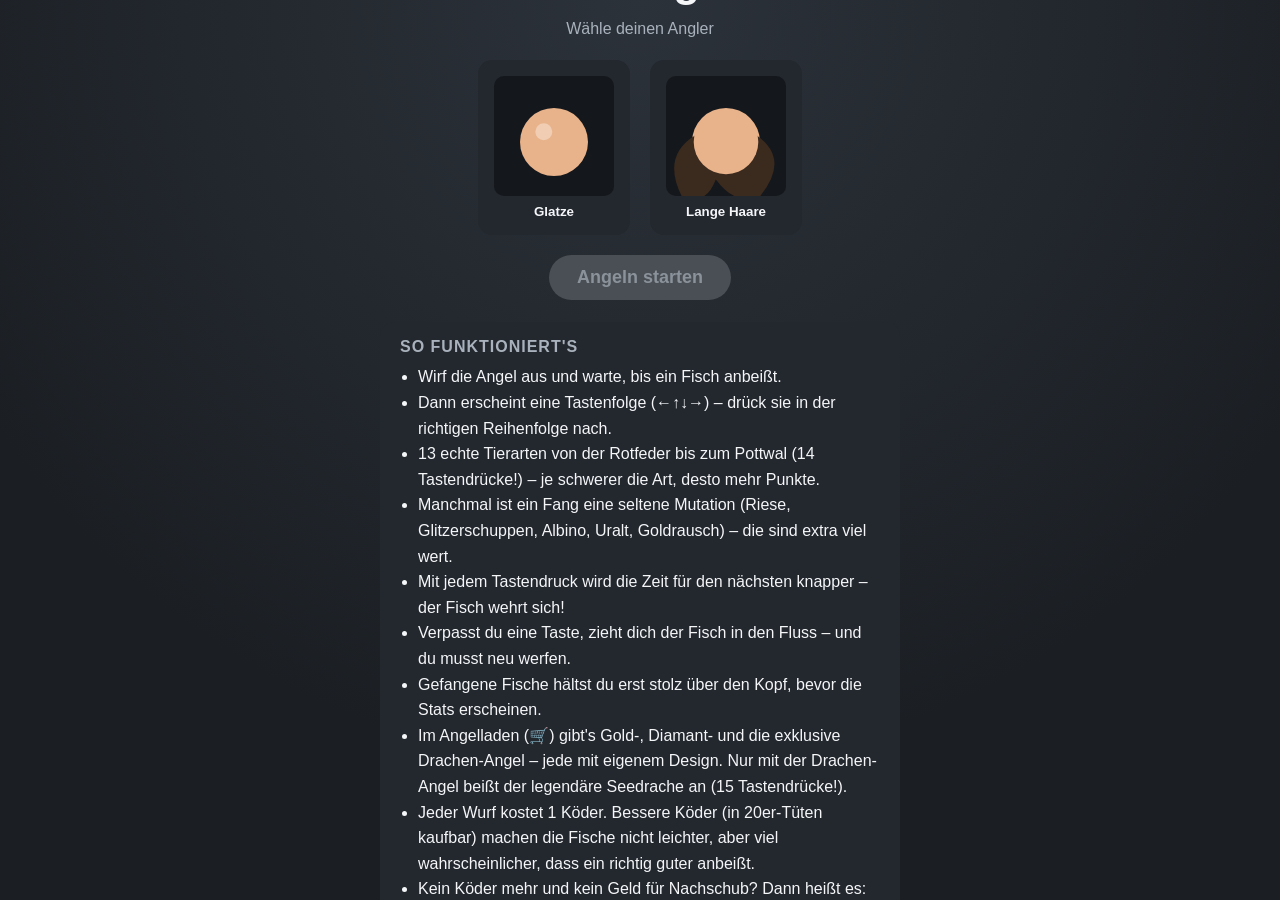
==== fishing-game/index.html @ 581216f3 "Add a bait system: 4 tiers, consumed per cast, or a forced reset Adds Köder (bait) as a resource req" ====
<!DOCTYPE html>
<html lang="de">
<head>
<meta charset="UTF-8">
<meta name="viewport" content="width=device-width, initial-scale=1.0">
<title>Blitzangler</title>
<link rel="stylesheet" href="style.css">
</head>
<body>
<div id="app">

  <section id="screen-select" class="screen active">
    <h1>Blitzangler</h1>
    <p class="subtitle">Wähle deinen Angler</p>

    <div class="character-grid">
      <button class="character-card" data-character="bald">
        <canvas class="portrait" width="120" height="120" data-portrait="bald"></canvas>
        <span>Glatze</span>
      </button>
      <button class="character-card" data-character="long">
        <canvas class="portrait" width="120" height="120" data-portrait="long"></canvas>
        <span>Lange Haare</span>
      </button>
    </div>

    <button id="btn-start" class="primary-btn" disabled>Angeln starten</button>

    <div class="how-to">
      <h2>So funktioniert's</h2>
      <ul>
        <li>Wirf die Angel aus und warte, bis ein Fisch anbeißt.</li>
        <li>Dann erscheint eine Tastenfolge (←↑↓→) – drück sie in der richtigen Reihenfolge nach.</li>
        <li>13 echte Tierarten von der Rotfeder bis zum Pottwal (14 Tastendrücke!) – je schwerer die Art, desto mehr Punkte.</li>
        <li>Manchmal ist ein Fang eine seltene Mutation (Riese, Glitzerschuppen, Albino, Uralt, Goldrausch) – die sind extra viel wert.</li>
        <li>Mit jedem Tastendruck wird die Zeit für den nächsten knapper – der Fisch wehrt sich!</li>
        <li>Verpasst du eine Taste, zieht dich der Fisch in den Fluss – und du musst neu werfen.</li>
        <li>Gefangene Fische hältst du erst stolz über den Kopf, bevor die Stats erscheinen.</li>
        <li>Im Angelladen (🛒) gibt's Gold-, Diamant- und die exklusive Drachen-Angel – jede mit eigenem Design. Nur mit der Drachen-Angel beißt der legendäre Seedrache an (15 Tastendrücke!).</li>
        <li>Jeder Wurf kostet 1 Köder. Bessere Köder (in 20er-Tüten kaufbar) machen die Fische nicht leichter, aber viel wahrscheinlicher, dass ein richtig guter anbeißt.</li>
        <li>Kein Köder mehr und kein Geld für Nachschub? Dann heißt es: neu starten.</li>
      </ul>
    </div>
  </section>

  <section id="screen-game" class="screen">
    <button id="btn-shop" title="Angelladen" aria-label="Angelladen">🛒</button>
    <button id="btn-exit-game" title="Angeln beenden" aria-label="Angeln beenden">✕</button>
    <div id="hud">
      <div id="hud-score">0 Punkte</div>
      <div id="hud-catches">0 Fische</div>
      <div id="hud-rod">🎣 Standardrute</div>
      <div id="hud-bait">🪱 Standardköder ×20</div>
    </div>
    <canvas id="game-canvas"></canvas>

    <div id="status-text" class="status-text"></div>

    <div id="qte-panel" class="hidden">
      <div id="qte-keys"></div>
      <div class="qte-timerbar"><div id="qte-timerbar-fill"></div></div>
    </div>

    <div id="outcome-panel" class="hidden">
      <div id="outcome-title"></div>
      <div id="outcome-details"></div>
      <button id="btn-continue" class="primary-btn">Weiter angeln</button>
    </div>

    <div id="no-bait-panel" class="hidden">
      <div id="no-bait-title"></div>
      <div id="no-bait-details"></div>
      <button id="btn-no-bait-action" class="primary-btn"></button>
    </div>

    <div id="shop-modal" class="modal hidden">
      <div class="modal-backdrop"></div>
      <div class="modal-panel">
        <div class="modal-header">
          <h2>Angelladen</h2>
          <button id="btn-shop-close" class="modal-close" aria-label="Schließen">✕</button>
        </div>
        <div id="shop-points"></div>
        <h3 class="shop-section-title">Köder</h3>
        <div id="shop-baits"></div>
        <h3 class="shop-section-title">Angelruten</h3>
        <div id="shop-rods"></div>
      </div>
    </div>
  </section>

  <section id="screen-summary" class="screen">
    <h1>Angeltag beendet</h1>
    <div id="summary-stats"></div>
    <div id="catch-list"></div>
    <div class="result-actions">
      <button id="btn-restart" class="primary-btn">Nochmal angeln</button>
      <button id="btn-change-angler" class="secondary-btn">Angler wechseln</button>
    </div>
  </section>

</div>
<script src="game.js"></script>
</body>
</html>
---- fishing-game/style.css ----
:root {
  --bg: #1b1f24;
  --panel: #23272e;
  --accent: #f2994a;
  --accent-2: #56c2ff;
  --text: #f4f6f8;
  --text-dim: #a9b2bc;
  --gold: #f2c94c;
  --danger: #e05a5a;
  --success: #4bd07a;
}

* { box-sizing: border-box; }

html, body {
  margin: 0;
  padding: 0;
  height: 100%;
  background: var(--bg);
  color: var(--text);
  font-family: "Segoe UI", Roboto, Helvetica, Arial, sans-serif;
  overflow: hidden;
}

#app {
  position: relative;
  width: 100vw;
  height: 100vh;
}

.screen {
  position: absolute;
  inset: 0;
  display: none;
  flex-direction: column;
  align-items: center;
}

.screen.active {
  display: flex;
}

/* ---------- Character select ---------- */

#screen-select {
  justify-content: center;
  padding: 24px;
  gap: 14px;
  background: radial-gradient(circle at 50% 0%, #2c323a 0%, var(--bg) 70%);
  overflow-y: auto;
}

#screen-select h1 {
  margin: 0;
  font-size: clamp(28px, 5vw, 44px);
  letter-spacing: 1px;
}

.subtitle {
  margin: 0 0 8px;
  color: var(--text-dim);
}

.character-grid {
  display: flex;
  gap: 20px;
  flex-wrap: wrap;
  justify-content: center;
}

.character-card {
  background: var(--panel);
  border: 2px solid transparent;
  border-radius: 14px;
  padding: 14px;
  display: flex;
  flex-direction: column;
  align-items: center;
  gap: 8px;
  cursor: pointer;
  color: var(--text);
  transition: border-color .15s, transform .15s;
}

.character-card:hover {
  transform: translateY(-2px);
}

.character-card.selected {
  border-color: var(--accent);
  box-shadow: 0 0 0 3px rgba(242,153,74,0.25);
}

.character-card canvas.portrait {
  background: #14171b;
  border-radius: 10px;
}

.character-card span {
  font-weight: 600;
}

.primary-btn, .secondary-btn {
  font-size: 18px;
  padding: 12px 28px;
  border-radius: 999px;
  border: none;
  cursor: pointer;
  font-weight: 700;
  margin-top: 6px;
}

.primary-btn {
  background: var(--accent);
  color: #1b1f24;
}

.primary-btn:disabled {
  background: #4a4f56;
  color: #8b929a;
  cursor: not-allowed;
}

.secondary-btn {
  background: transparent;
  color: var(--text-dim);
  border: 2px solid #4a4f56;
}

.how-to {
  max-width: 520px;
  background: var(--panel);
  border-radius: 14px;
  padding: 16px 20px;
  margin-top: 8px;
}

.how-to h2 {
  margin: 0 0 8px;
  font-size: 16px;
  color: var(--text-dim);
  text-transform: uppercase;
  letter-spacing: 1px;
}

.how-to ul {
  margin: 0;
  padding-left: 18px;
  line-height: 1.6;
}

/* ---------- Game screen ---------- */

#screen-game {
  background: #0e1620;
}

#game-canvas {
  width: 100%;
  height: 100%;
  display: block;
}

#btn-exit-game {
  position: absolute;
  top: 14px;
  right: 14px;
  z-index: 7;
  width: 40px;
  height: 40px;
  border-radius: 50%;
  border: none;
  background: rgba(20,23,27,0.75);
  color: var(--text);
  font-size: 18px;
  font-weight: 700;
  cursor: pointer;
  display: flex;
  align-items: center;
  justify-content: center;
  transition: background .15s;
}

#btn-exit-game:hover {
  background: var(--danger);
}

#btn-shop {
  position: absolute;
  top: 14px;
  right: 64px;
  z-index: 7;
  width: 40px;
  height: 40px;
  border-radius: 50%;
  border: none;
  background: rgba(20,23,27,0.75);
  color: var(--text);
  font-size: 18px;
  cursor: pointer;
  display: flex;
  align-items: center;
  justify-content: center;
  transition: background .15s, opacity .15s;
}

#btn-shop:hover {
  background: rgba(242,153,74,0.35);
}

#hud {
  position: absolute;
  top: 14px;
  left: 14px;
  right: 110px;
  z-index: 5;
  display: flex;
  flex-wrap: wrap;
  gap: 12px;
  align-items: center;
  font-variant-numeric: tabular-nums;
}

#hud-score, #hud-catches, #hud-rod, #hud-bait {
  background: rgba(20,23,27,0.75);
  padding: 8px 16px;
  border-radius: 10px;
  font-size: 16px;
  font-weight: 700;
}

#hud-catches, #hud-rod, #hud-bait {
  font-size: 14px;
  font-weight: 400;
  color: var(--text-dim);
}

.status-text {
  position: absolute;
  top: 70px;
  left: 0;
  right: 0;
  text-align: center;
  z-index: 5;
  font-size: 18px;
  color: var(--text-dim);
  pointer-events: none;
  text-shadow: 0 2px 6px rgba(0,0,0,0.7);
}

#qte-panel {
  position: absolute;
  bottom: 60px;
  left: 0;
  right: 0;
  z-index: 6;
  display: flex;
  flex-direction: column;
  align-items: center;
  gap: 12px;
}

#qte-panel.hidden {
  display: none;
}

#qte-keys {
  display: flex;
  gap: 10px;
}

.qte-key {
  width: 48px;
  height: 48px;
  border-radius: 10px;
  background: rgba(244,246,248,0.18);
  color: var(--text-dim);
  font-size: 24px;
  font-weight: 800;
  display: flex;
  align-items: center;
  justify-content: center;
  border: 2px solid rgba(255,255,255,0.15);
  transition: background .1s, color .1s, border-color .1s, transform .1s;
}

.qte-key.current {
  background: var(--text);
  color: #14171b;
  border-color: var(--accent);
  transform: scale(1.12);
}

.qte-key.done {
  background: rgba(75,208,122,0.25);
  color: var(--success);
  border-color: var(--success);
}

.qte-timerbar {
  width: 260px;
  height: 10px;
  border-radius: 5px;
  background: rgba(255,255,255,0.15);
  overflow: hidden;
}

#qte-timerbar-fill {
  height: 100%;
  width: 100%;
  background: var(--gold);
  transform-origin: left;
}

#outcome-panel {
  position: absolute;
  bottom: 50px;
  left: 50%;
  transform: translateX(-50%);
  z-index: 8;
  background: var(--panel);
  border-radius: 14px;
  padding: 20px 28px;
  text-align: center;
  min-width: 260px;
}

#outcome-panel.hidden {
  display: none;
}

#outcome-title {
  font-size: 22px;
  font-weight: 800;
  margin-bottom: 8px;
}

#outcome-details {
  color: var(--text-dim);
  margin-bottom: 14px;
  line-height: 1.6;
}

#no-bait-panel {
  position: absolute;
  bottom: 50px;
  left: 50%;
  transform: translateX(-50%);
  z-index: 9;
  background: var(--panel);
  border: 2px solid var(--danger);
  border-radius: 14px;
  padding: 20px 28px;
  text-align: center;
  min-width: 260px;
  max-width: 90vw;
}

#no-bait-panel.hidden {
  display: none;
}

#no-bait-title {
  font-size: 22px;
  font-weight: 800;
  margin-bottom: 8px;
  color: var(--danger);
}

#no-bait-details {
  color: var(--text-dim);
  margin-bottom: 14px;
  line-height: 1.6;
}

/* ---------- Angelladen (Shop) ---------- */

.shop-section-title {
  margin: 14px 0 8px;
  font-size: 13px;
  text-transform: uppercase;
  letter-spacing: 1px;
  color: var(--text-dim);
}

.bait-stock {
  color: var(--text-dim);
  font-size: 12px;
  margin-bottom: 8px;
}

.bait-actions {
  display: flex;
  gap: 8px;
  flex-wrap: wrap;
}

.bait-equip-btn {
  background: transparent;
  border: 2px solid #4a4f56;
  color: var(--text-dim);
}

.modal {
  position: absolute;
  inset: 0;
  z-index: 20;
  display: flex;
  align-items: center;
  justify-content: center;
}

.modal.hidden {
  display: none;
}

.modal-backdrop {
  position: absolute;
  inset: 0;
  background: rgba(10,12,15,0.7);
}

.modal-panel {
  position: relative;
  background: var(--panel);
  border-radius: 16px;
  padding: 20px 24px 24px;
  min-width: 300px;
  max-width: 92vw;
  max-height: 84vh;
  overflow-y: auto;
}

.modal-header {
  display: flex;
  align-items: center;
  justify-content: space-between;
  gap: 16px;
  margin-bottom: 4px;
}

.modal-header h2 {
  margin: 0;
  font-size: 20px;
}

.modal-close {
  background: rgba(255,255,255,0.08);
  border: none;
  color: var(--text);
  width: 32px;
  height: 32px;
  border-radius: 50%;
  cursor: pointer;
  font-size: 15px;
}

#shop-points {
  color: var(--text-dim);
  font-size: 14px;
  margin-bottom: 14px;
}

#shop-rods {
  display: flex;
  flex-direction: column;
  gap: 12px;
  min-width: 260px;
}

.rod-card {
  background: rgba(255,255,255,0.05);
  border: 2px solid transparent;
  border-radius: 12px;
  padding: 12px 16px;
  display: flex;
  gap: 14px;
  align-items: center;
}

.rod-card-active {
  border-color: var(--accent);
}

.rod-card-legendary {
  border-color: rgba(224,90,90,0.5);
  background: linear-gradient(135deg, rgba(224,90,90,0.12), rgba(255,122,60,0.06));
}

.rod-card-legendary.rod-card-active {
  border-color: var(--danger);
}

.rod-icon {
  flex-shrink: 0;
  background: rgba(0,0,0,0.25);
  border-radius: 10px;
}

.rod-body {
  flex: 1;
  min-width: 0;
}

.rod-name {
  font-weight: 700;
  margin-bottom: 2px;
}

.rod-desc {
  color: var(--text-dim);
  font-size: 13px;
  margin-bottom: 10px;
  line-height: 1.4;
}

.rod-btn {
  border: none;
  border-radius: 999px;
  padding: 8px 18px;
  font-weight: 700;
  cursor: pointer;
  background: var(--accent);
  color: #1b1f24;
}

.rod-btn:disabled {
  background: #4a4f56;
  color: #8b929a;
  cursor: not-allowed;
}

/* ---------- Summary screen ---------- */

#screen-summary {
  justify-content: center;
  gap: 14px;
  background: radial-gradient(circle at 50% 0%, #2c323a 0%, var(--bg) 70%);
  padding: 24px;
  overflow-y: auto;
}

#screen-summary h1 {
  margin: 0;
}

#summary-stats {
  background: var(--panel);
  border-radius: 14px;
  padding: 16px 24px;
  min-width: 280px;
  text-align: center;
}

#summary-stats .stat-row {
  display: flex;
  justify-content: space-between;
  gap: 24px;
  padding: 4px 0;
  color: var(--text-dim);
}

#summary-stats .stat-row b {
  color: var(--text);
}

#catch-list {
  width: 100%;
  max-width: 420px;
  max-height: 260px;
  overflow-y: auto;
  background: var(--panel);
  border-radius: 14px;
  padding: 4px 20px;
}

.catch-row {
  display: flex;
  align-items: center;
  gap: 12px;
  padding: 10px 0;
  border-bottom: 1px solid rgba(255,255,255,0.08);
  font-size: 14px;
}

.catch-row:last-child {
  border-bottom: none;
}

.catch-row .catch-emoji {
  font-size: 22px;
}

.catch-row .catch-info {
  flex: 1;
  color: var(--text-dim);
}

.catch-row .catch-points {
  font-weight: 700;
  color: var(--accent);
}

.result-actions {
  display: flex;
  gap: 12px;
  flex-wrap: wrap;
  justify-content: center;
}

@media (max-width: 560px) {
  .character-grid { gap: 12px; }
  .how-to { font-size: 14px; }
  #qte-panel { bottom: 40px; }
  .qte-key { width: 40px; height: 40px; font-size: 20px; }
}
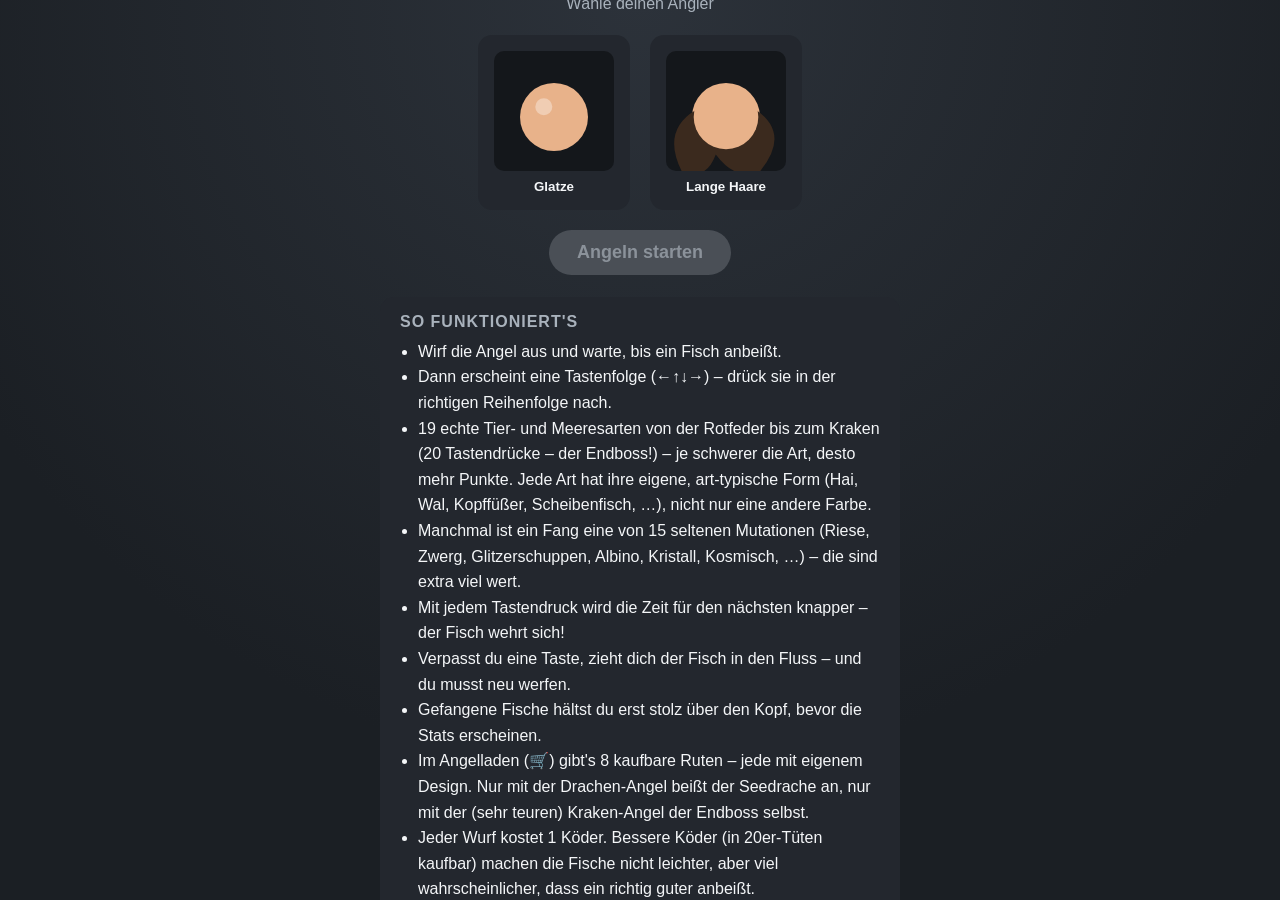
==== commit 9fee9bdb: "Extend to 19 species with a Kraken endboss, 15 mutations, 5 new rods Fish roster grows from 13 to 19" ====
--- a/fishing-game/index.html
+++ b/fishing-game/index.html
@@ -31,12 +31,12 @@
       <ul>
         <li>Wirf die Angel aus und warte, bis ein Fisch anbeißt.</li>
         <li>Dann erscheint eine Tastenfolge (←↑↓→) – drück sie in der richtigen Reihenfolge nach.</li>
-        <li>13 echte Tierarten von der Rotfeder bis zum Pottwal (14 Tastendrücke!) – je schwerer die Art, desto mehr Punkte.</li>
-        <li>Manchmal ist ein Fang eine seltene Mutation (Riese, Glitzerschuppen, Albino, Uralt, Goldrausch) – die sind extra viel wert.</li>
+        <li>19 echte Tier- und Meeresarten von der Rotfeder bis zum Kraken (20 Tastendrücke – der Endboss!) – je schwerer die Art, desto mehr Punkte. Jede Art hat ihre eigene, art-typische Form (Hai, Wal, Kopffüßer, Scheibenfisch, …), nicht nur eine andere Farbe.</li>
+        <li>Manchmal ist ein Fang eine von 15 seltenen Mutationen (Riese, Zwerg, Glitzerschuppen, Albino, Kristall, Kosmisch, …) – die sind extra viel wert.</li>
         <li>Mit jedem Tastendruck wird die Zeit für den nächsten knapper – der Fisch wehrt sich!</li>
         <li>Verpasst du eine Taste, zieht dich der Fisch in den Fluss – und du musst neu werfen.</li>
         <li>Gefangene Fische hältst du erst stolz über den Kopf, bevor die Stats erscheinen.</li>
-        <li>Im Angelladen (🛒) gibt's Gold-, Diamant- und die exklusive Drachen-Angel – jede mit eigenem Design. Nur mit der Drachen-Angel beißt der legendäre Seedrache an (15 Tastendrücke!).</li>
+        <li>Im Angelladen (🛒) gibt's 8 kaufbare Ruten – jede mit eigenem Design. Nur mit der Drachen-Angel beißt der Seedrache an, nur mit der (sehr teuren) Kraken-Angel der Endboss selbst.</li>
         <li>Jeder Wurf kostet 1 Köder. Bessere Köder (in 20er-Tüten kaufbar) machen die Fische nicht leichter, aber viel wahrscheinlicher, dass ein richtig guter anbeißt.</li>
         <li>Kein Köder mehr und kein Geld für Nachschub? Dann heißt es: neu starten.</li>
       </ul>
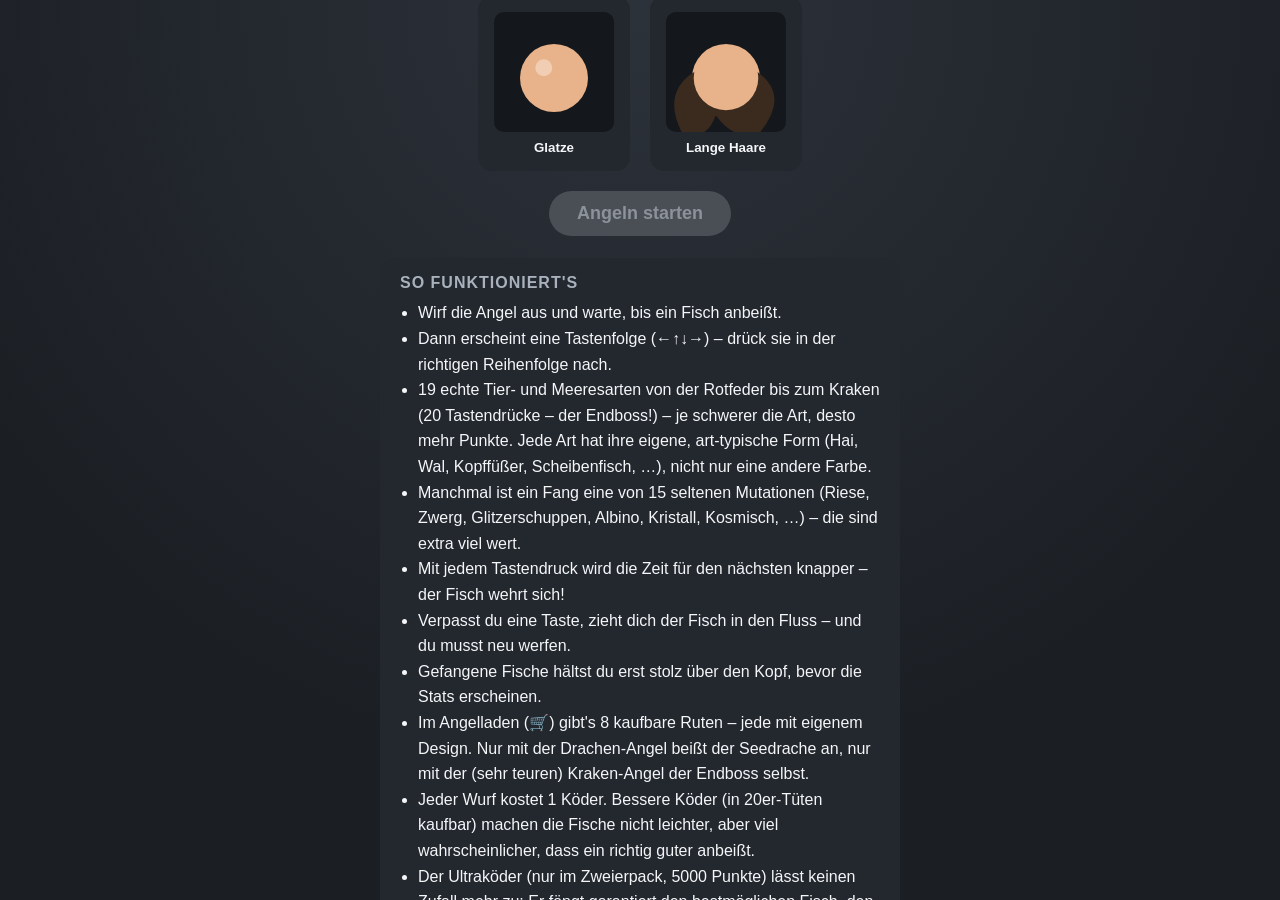
==== commit 1226ee1d: "Add Ultraköder: a 2-pack bait that guarantees the best catchable fish Adds a fifth bait tier sold on" ====
--- a/fishing-game/index.html
+++ b/fishing-game/index.html
@@ -38,6 +38,7 @@
         <li>Gefangene Fische hältst du erst stolz über den Kopf, bevor die Stats erscheinen.</li>
         <li>Im Angelladen (🛒) gibt's 8 kaufbare Ruten – jede mit eigenem Design. Nur mit der Drachen-Angel beißt der Seedrache an, nur mit der (sehr teuren) Kraken-Angel der Endboss selbst.</li>
         <li>Jeder Wurf kostet 1 Köder. Bessere Köder (in 20er-Tüten kaufbar) machen die Fische nicht leichter, aber viel wahrscheinlicher, dass ein richtig guter anbeißt.</li>
+        <li>Der Ultraköder (nur im Zweierpack, 5000 Punkte) lässt keinen Zufall mehr zu: Er fängt garantiert den bestmöglichen Fisch, den deine aktuelle Angel überhaupt fangen kann.</li>
         <li>Kein Köder mehr und kein Geld für Nachschub? Dann heißt es: neu starten.</li>
       </ul>
     </div>
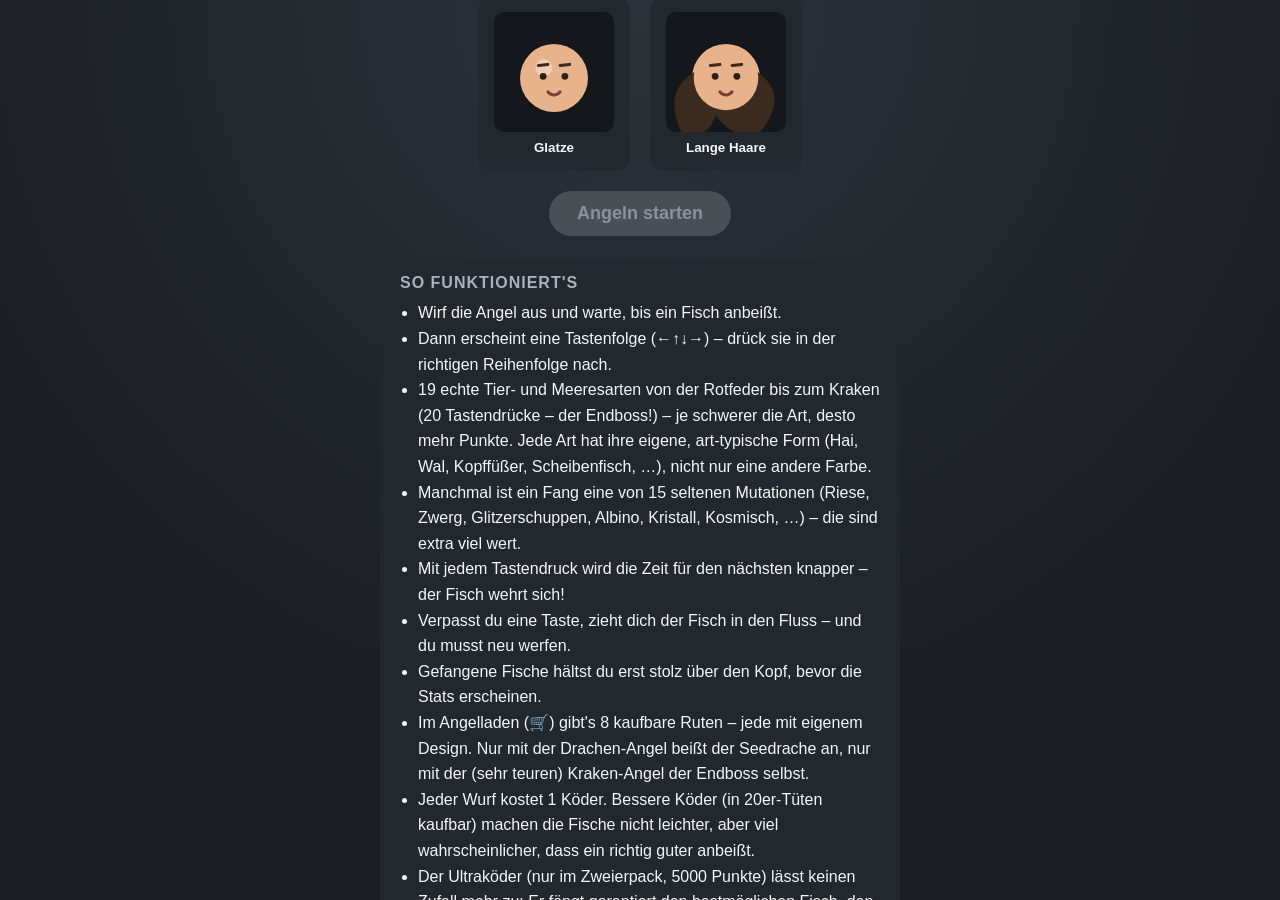
==== commit 90006e4a: "Add a rare Alien Event that mutates every catch to green Once per minute of play there's a 1-in-100 " ====
--- a/fishing-game/index.html
+++ b/fishing-game/index.html
@@ -55,6 +55,8 @@
     </div>
     <canvas id="game-canvas"></canvas>
 
+    <div id="alien-banner" class="hidden"></div>
+
     <div id="status-text" class="status-text"></div>
 
     <div id="qte-panel" class="hidden">
--- a/fishing-game/style.css
+++ b/fishing-game/style.css
@@ -248,6 +248,35 @@
   text-shadow: 0 2px 6px rgba(0,0,0,0.7);
 }
 
+#alien-banner {
+  position: absolute;
+  top: 64px;
+  left: 50%;
+  transform: translateX(-50%);
+  z-index: 8;
+  max-width: min(560px, 86vw);
+  background: rgba(16,32,22,0.92);
+  border: 1px solid rgba(120,255,138,0.6);
+  color: #b8ffc6;
+  padding: 10px 22px;
+  border-radius: 999px;
+  font-size: 15px;
+  font-weight: 700;
+  text-align: center;
+  box-shadow: 0 0 16px rgba(120,255,138,0.4);
+  pointer-events: none;
+  animation: alien-banner-pulse 1.6s ease-in-out infinite;
+}
+
+#alien-banner.hidden {
+  display: none;
+}
+
+@keyframes alien-banner-pulse {
+  0%, 100% { box-shadow: 0 0 12px rgba(120,255,138,0.3); }
+  50% { box-shadow: 0 0 24px rgba(120,255,138,0.6); }
+}
+
 #qte-panel {
   position: absolute;
   bottom: 60px;
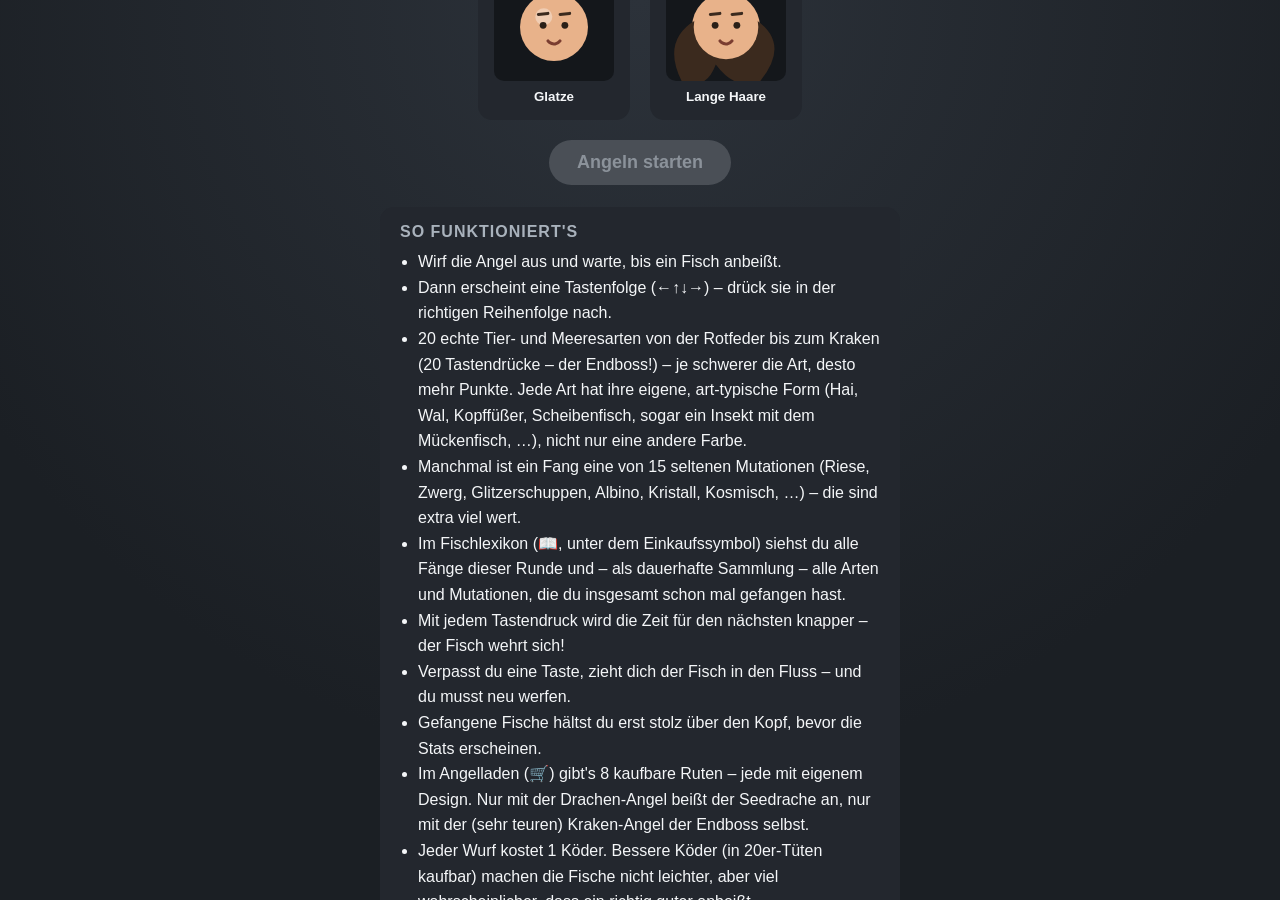
==== commit 4b193615: "Add Fischlexikon collection log and Mückenfisch species to Blitzangler Adds a book-icon button below" ====
--- a/fishing-game/index.html
+++ b/fishing-game/index.html
@@ -31,8 +31,9 @@
       <ul>
         <li>Wirf die Angel aus und warte, bis ein Fisch anbeißt.</li>
         <li>Dann erscheint eine Tastenfolge (←↑↓→) – drück sie in der richtigen Reihenfolge nach.</li>
-        <li>19 echte Tier- und Meeresarten von der Rotfeder bis zum Kraken (20 Tastendrücke – der Endboss!) – je schwerer die Art, desto mehr Punkte. Jede Art hat ihre eigene, art-typische Form (Hai, Wal, Kopffüßer, Scheibenfisch, …), nicht nur eine andere Farbe.</li>
+        <li>20 echte Tier- und Meeresarten von der Rotfeder bis zum Kraken (20 Tastendrücke – der Endboss!) – je schwerer die Art, desto mehr Punkte. Jede Art hat ihre eigene, art-typische Form (Hai, Wal, Kopffüßer, Scheibenfisch, sogar ein Insekt mit dem Mückenfisch, …), nicht nur eine andere Farbe.</li>
         <li>Manchmal ist ein Fang eine von 15 seltenen Mutationen (Riese, Zwerg, Glitzerschuppen, Albino, Kristall, Kosmisch, …) – die sind extra viel wert.</li>
+        <li>Im Fischlexikon (📖, unter dem Einkaufssymbol) siehst du alle Fänge dieser Runde und – als dauerhafte Sammlung – alle Arten und Mutationen, die du insgesamt schon mal gefangen hast.</li>
         <li>Mit jedem Tastendruck wird die Zeit für den nächsten knapper – der Fisch wehrt sich!</li>
         <li>Verpasst du eine Taste, zieht dich der Fisch in den Fluss – und du musst neu werfen.</li>
         <li>Gefangene Fische hältst du erst stolz über den Kopf, bevor die Stats erscheinen.</li>
@@ -46,6 +47,7 @@
 
   <section id="screen-game" class="screen">
     <button id="btn-shop" title="Angelladen" aria-label="Angelladen">🛒</button>
+    <button id="btn-fishdex" title="Fischlexikon" aria-label="Fischlexikon">📖</button>
     <button id="btn-exit-game" title="Angeln beenden" aria-label="Angeln beenden">✕</button>
     <div id="hud">
       <div id="hud-score">0 Punkte</div>
@@ -84,10 +86,44 @@
           <button id="btn-shop-close" class="modal-close" aria-label="Schließen">✕</button>
         </div>
         <div id="shop-points"></div>
+
+        <div id="promo-code-box">
+          <input id="promo-code-input" type="text" placeholder="PROMO-CODE" autocomplete="off" spellcheck="false">
+          <button id="btn-promo-redeem" class="rod-btn">Einlösen</button>
+        </div>
+        <div class="promo-hint">Jeder Code max. 2× pro Stunde einlösbar.</div>
+        <div id="promo-code-status"></div>
+
         <h3 class="shop-section-title">Köder</h3>
         <div id="shop-baits"></div>
         <h3 class="shop-section-title">Angelruten</h3>
         <div id="shop-rods"></div>
+      </div>
+    </div>
+
+    <div id="fishdex-modal" class="modal hidden">
+      <div class="modal-backdrop"></div>
+      <div class="modal-panel">
+        <div class="modal-header">
+          <h2>Fischlexikon</h2>
+          <button id="btn-fishdex-close" class="modal-close" aria-label="Schließen">✕</button>
+        </div>
+
+        <div class="fishdex-tabs">
+          <button id="fishdex-tab-round" class="fishdex-tab-btn fishdex-tab-active">Diese Runde</button>
+          <button id="fishdex-tab-collection" class="fishdex-tab-btn">Sammlung</button>
+        </div>
+
+        <div id="fishdex-round-view" class="fishdex-view">
+          <div id="fishdex-round-list"></div>
+        </div>
+
+        <div id="fishdex-collection-view" class="fishdex-view hidden">
+          <h3 class="shop-section-title">Fischarten</h3>
+          <div id="fishdex-species-list" class="fishdex-grid"></div>
+          <h3 class="shop-section-title">Mutationen</h3>
+          <div id="fishdex-mutation-list" class="fishdex-grid"></div>
+        </div>
       </div>
     </div>
   </section>
--- a/fishing-game/style.css
+++ b/fishing-game/style.css
@@ -208,6 +208,29 @@
   background: rgba(242,153,74,0.35);
 }
 
+#btn-fishdex {
+  position: absolute;
+  top: 64px;
+  right: 64px;
+  z-index: 7;
+  width: 40px;
+  height: 40px;
+  border-radius: 50%;
+  border: none;
+  background: rgba(20,23,27,0.75);
+  color: var(--text);
+  font-size: 18px;
+  cursor: pointer;
+  display: flex;
+  align-items: center;
+  justify-content: center;
+  transition: background .15s, opacity .15s;
+}
+
+#btn-fishdex:hover {
+  background: rgba(86,194,255,0.35);
+}
+
 #hud {
   position: absolute;
   top: 14px;
@@ -490,6 +513,55 @@
   margin-bottom: 14px;
 }
 
+#promo-code-box {
+  display: flex;
+  gap: 8px;
+  margin-bottom: 6px;
+}
+
+#promo-code-input {
+  flex: 1;
+  min-width: 0;
+  background: rgba(255,255,255,0.06);
+  border: 2px solid rgba(255,255,255,0.12);
+  border-radius: 999px;
+  padding: 8px 16px;
+  color: var(--text);
+  font-weight: 700;
+  letter-spacing: 0.5px;
+}
+
+#promo-code-input::placeholder {
+  color: var(--text-dim);
+  font-weight: 400;
+}
+
+#promo-code-input:focus {
+  outline: none;
+  border-color: var(--accent-2);
+}
+
+.promo-hint {
+  color: var(--text-dim);
+  font-size: 12px;
+  margin-bottom: 8px;
+}
+
+#promo-code-status {
+  min-height: 18px;
+  font-size: 13px;
+  font-weight: 700;
+  margin-bottom: 14px;
+}
+
+#promo-code-status.promo-success {
+  color: var(--success);
+}
+
+#promo-code-status.promo-error {
+  color: var(--danger);
+}
+
 #shop-rods {
   display: flex;
   flex-direction: column;
@@ -557,6 +629,75 @@
   background: #4a4f56;
   color: #8b929a;
   cursor: not-allowed;
+}
+
+/* ---------- Fischlexikon (Fishdex) ---------- */
+
+.fishdex-tabs {
+  display: flex;
+  gap: 8px;
+  margin-bottom: 12px;
+}
+
+.fishdex-tab-btn {
+  flex: 1;
+  border: 2px solid rgba(255,255,255,0.12);
+  background: transparent;
+  color: var(--text-dim);
+  border-radius: 999px;
+  padding: 8px 14px;
+  font-weight: 700;
+  cursor: pointer;
+  transition: background .15s, border-color .15s, color .15s;
+}
+
+.fishdex-tab-btn.fishdex-tab-active {
+  background: var(--accent);
+  border-color: var(--accent);
+  color: #1b1f24;
+}
+
+.fishdex-view {
+  min-width: 280px;
+  max-width: 420px;
+}
+
+.fishdex-view.hidden {
+  display: none;
+}
+
+#fishdex-round-list {
+  max-height: 320px;
+  overflow-y: auto;
+}
+
+.fishdex-grid {
+  display: grid;
+  grid-template-columns: repeat(auto-fill, minmax(84px, 1fr));
+  gap: 8px;
+  margin-bottom: 6px;
+}
+
+.fishdex-entry {
+  background: rgba(255,255,255,0.05);
+  border-radius: 10px;
+  padding: 10px 6px;
+  text-align: center;
+}
+
+.fishdex-entry .fishdex-emoji {
+  font-size: 22px;
+  margin-bottom: 4px;
+}
+
+.fishdex-entry .fishdex-name {
+  font-size: 11px;
+  color: var(--text-dim);
+  line-height: 1.3;
+}
+
+.fishdex-entry.fishdex-undiscovered {
+  opacity: 0.45;
 }
 
 /* ---------- Summary screen ---------- */
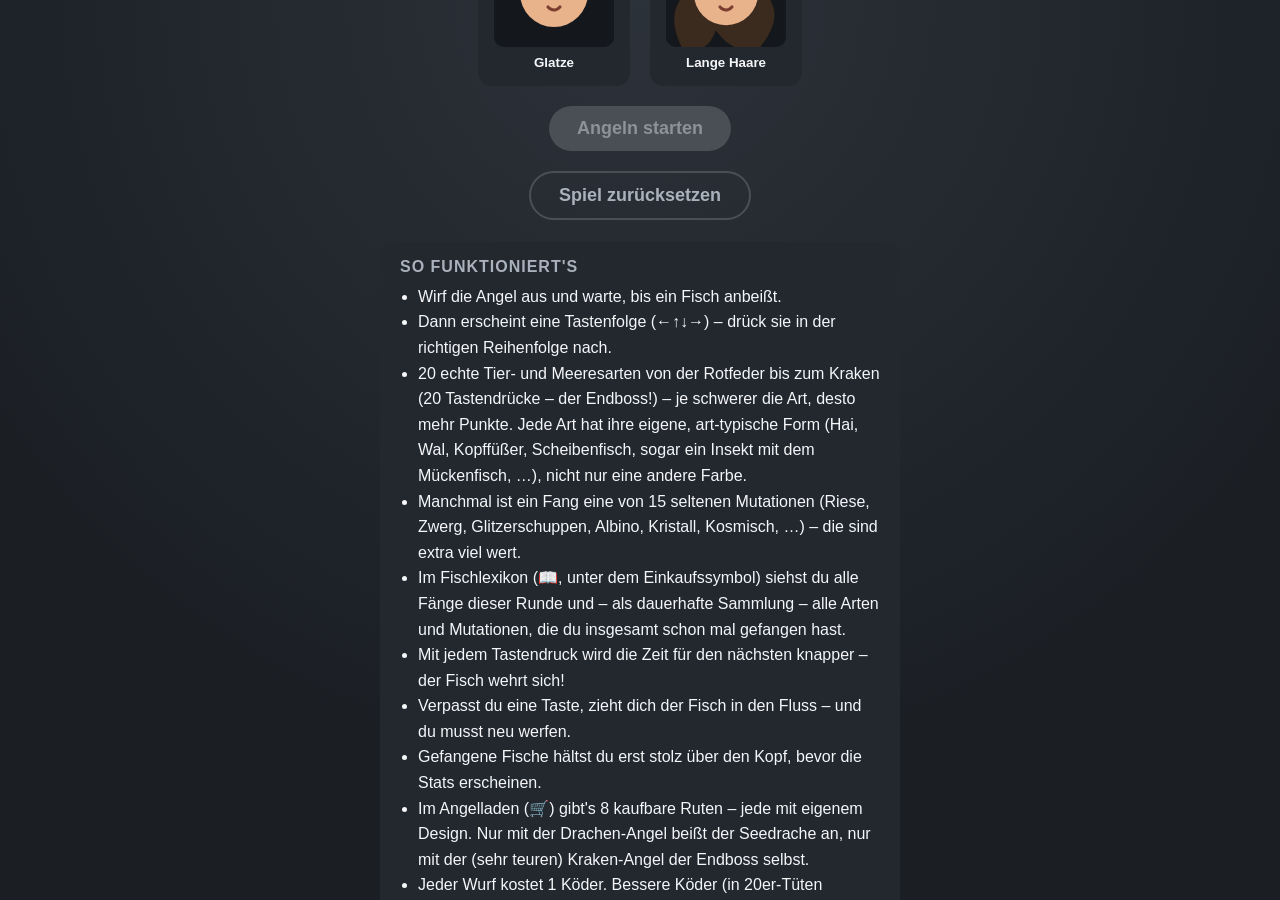
==== commit 4d488768: "Add full game reset button to Blitzangler character select screen Adds a "Spiel zurücksetzen" button" ====
--- a/fishing-game/index.html
+++ b/fishing-game/index.html
@@ -25,6 +25,7 @@
     </div>
 
     <button id="btn-start" class="primary-btn" disabled>Angeln starten</button>
+    <button id="btn-reset-select" class="secondary-btn">Spiel zurücksetzen</button>
 
     <div class="how-to">
       <h2>So funktioniert's</h2>
